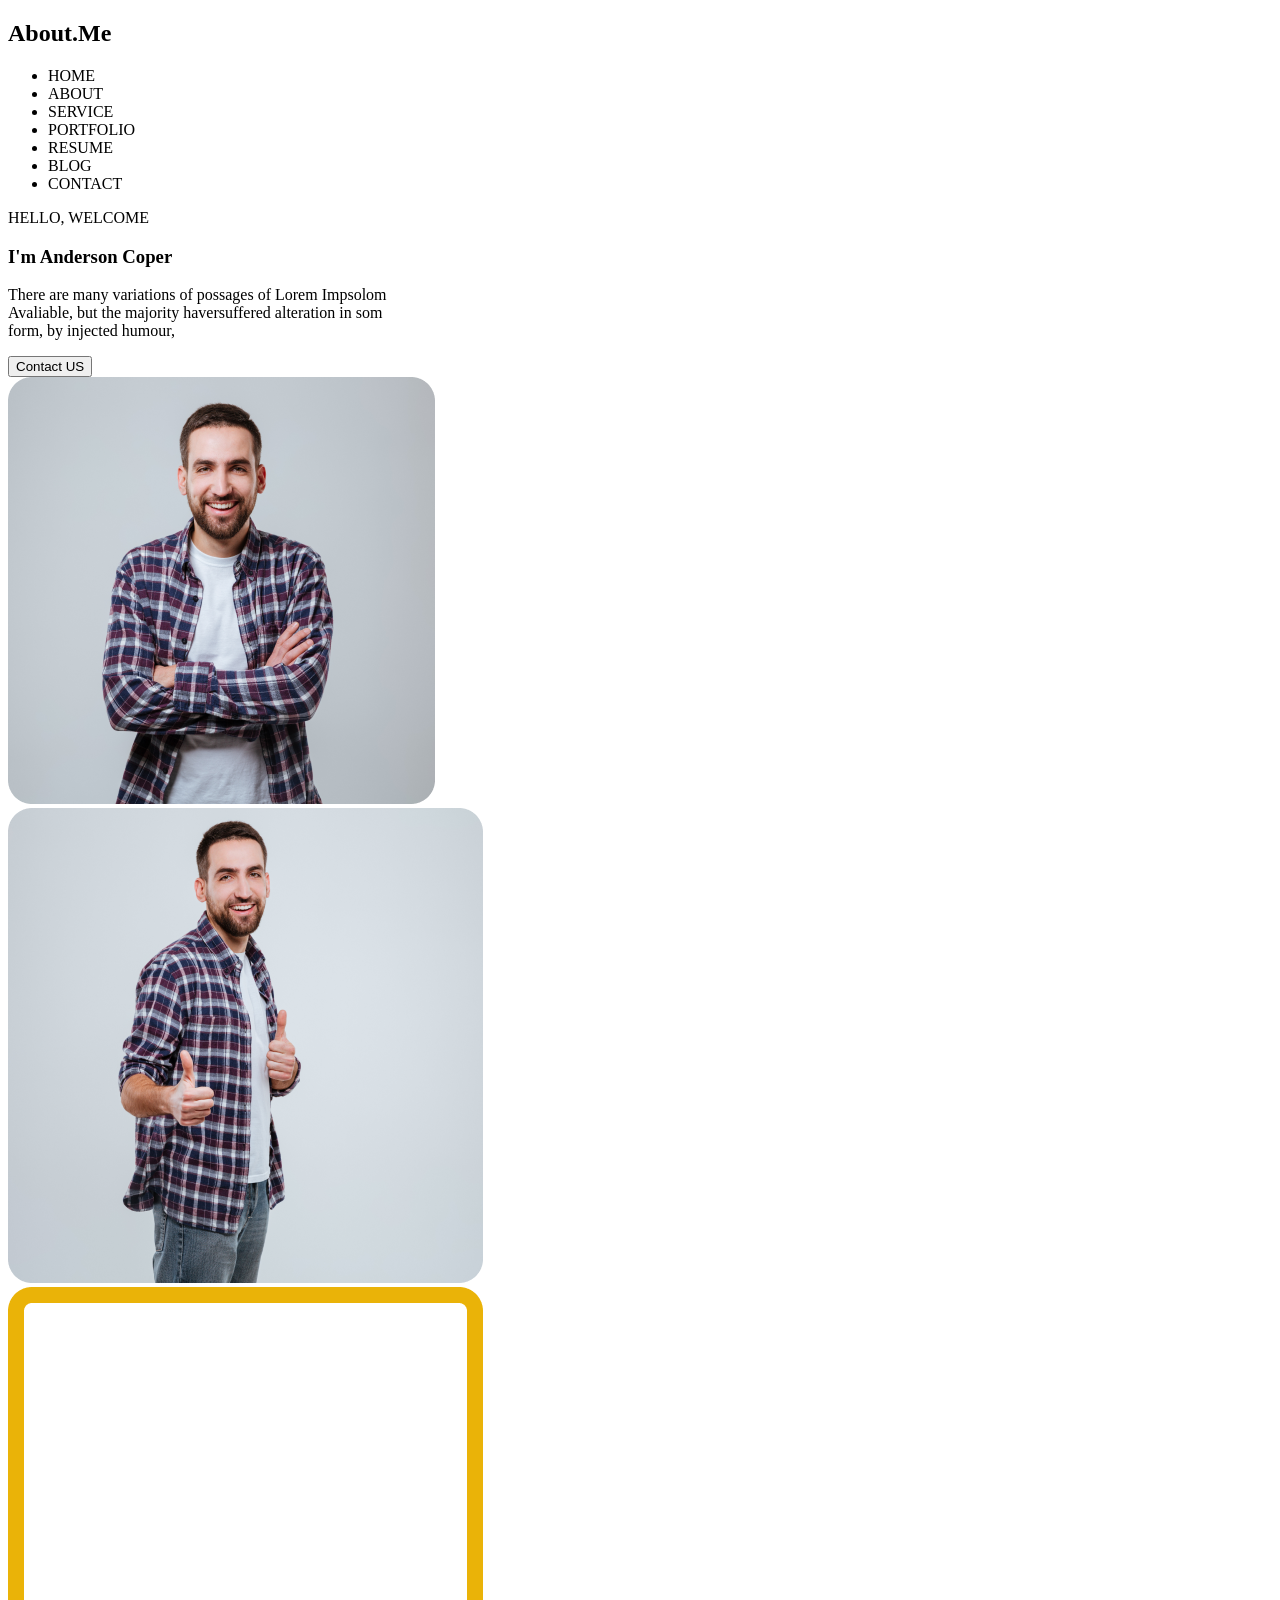
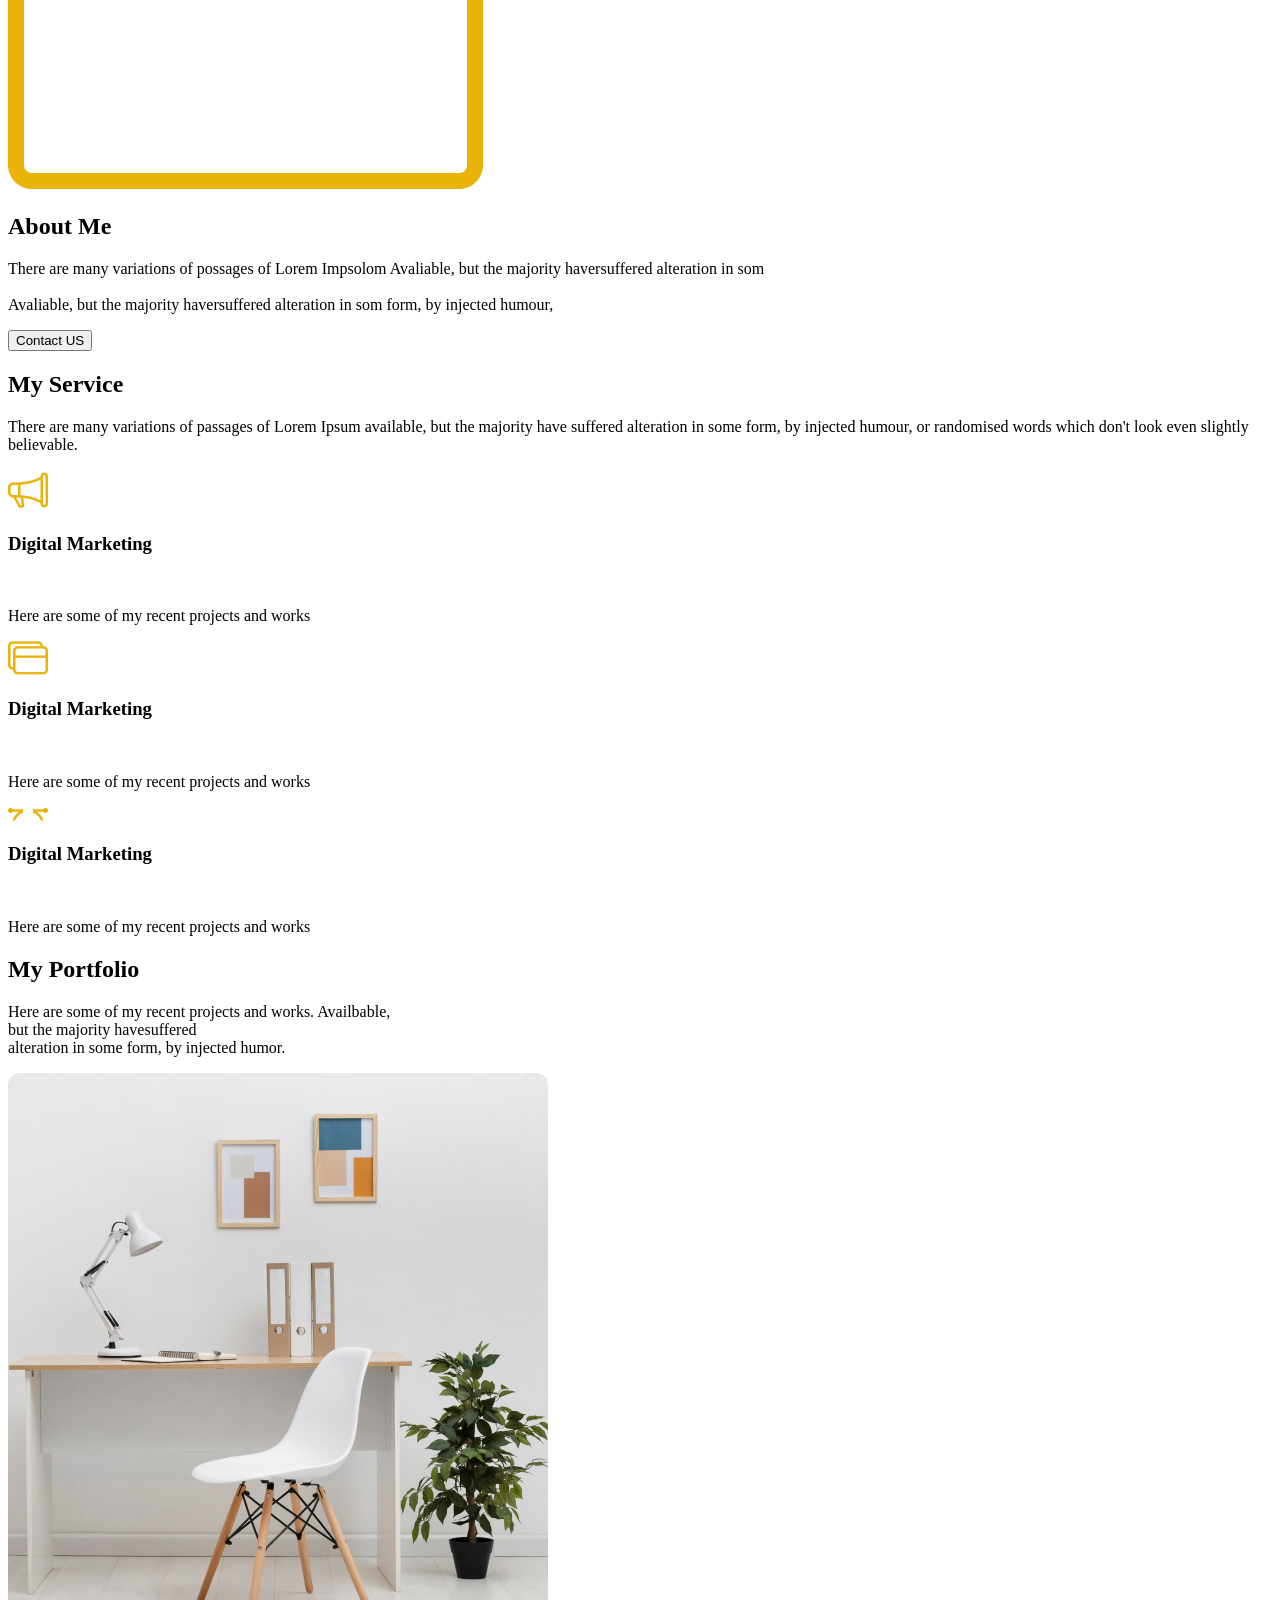
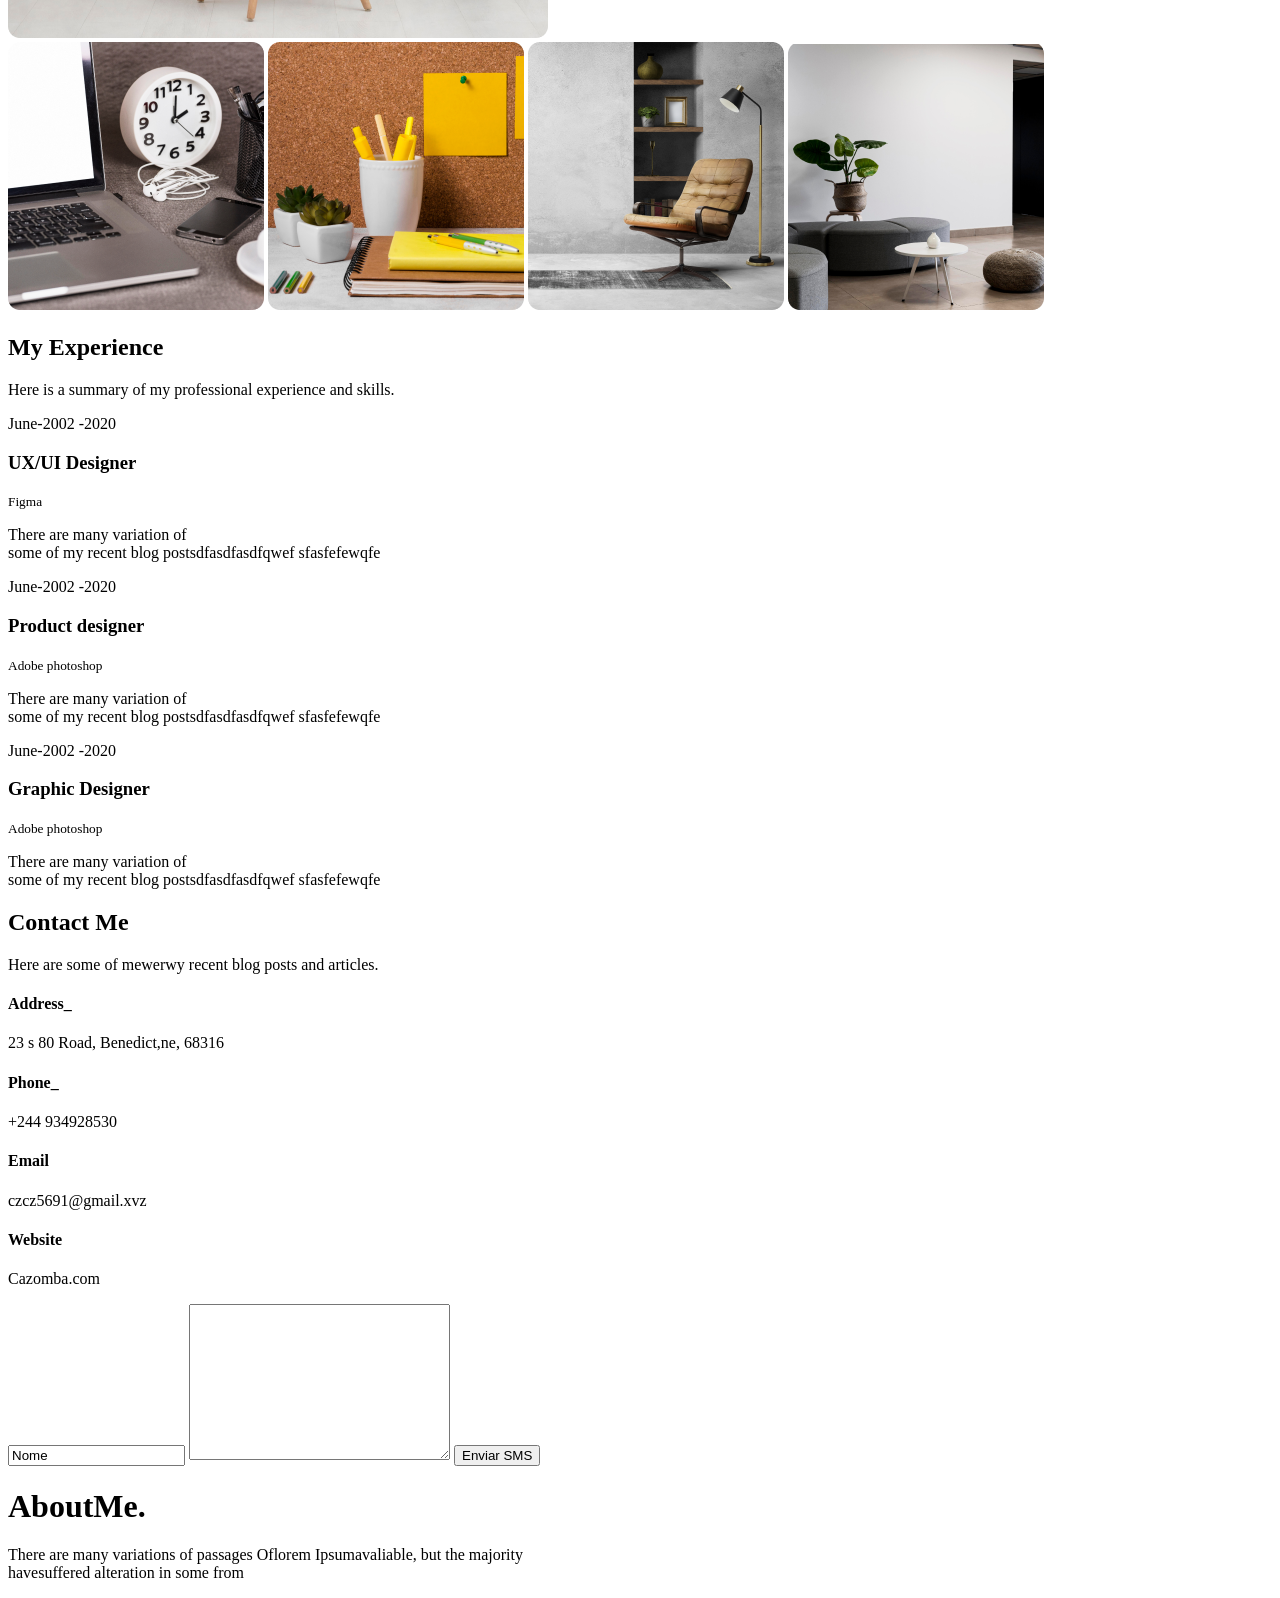
==== index.html @ ff67c403 "Trabalho finalizado" ====
<!DOCTYPE html>
<html lang="Pt-br">

<head>
    <meta charset="UTF-8">
    <meta name="viewport" content="width=device-width, initial-scale=1.0">
    <link rel="stylesheet" href="style/index.css">
    <title>AboutMe.</title>
</head>
<body>

    <header>

        <nav>
            <h1>About.Me</h1>
            <ul>
                <li>HOME</li>
                <li>ABOUT</li>
                <li>SERVICE</li>
                <li>PORTFOLIO</li>
                <li>RESUME</li>
                <li>BLOG</li>
                <li>CONTACT</li>
            </ul>
        </nav>
    </header>
    <main>
        <section class="inicio">
            <article class="Direita">
                <p id="yello">HELLO, WELCOME</p>
                <h1 id="cent">I'm Anderson Coper</h1>
                <p id="cent">There are many variations of possages of Lorem Impsolom<br>
                    Avaliable, but the majority haversuffered alteration in som<br>
                    form, by injected humour,</p>
                <input type="button" Value="Contact US">
            </article>

            <article class="esquerda">
                <img src="img/banner.png" alt="homem em pé">
            </article>
        </section>

        <section id="I">

            <div class="Div">
                <div class="homem">
                    <img src="img/abaout.png" alt="">
                </div>
                <div class="model">
                    <img src="img/back-rect.png" alt="">
                </div>

            </div>

            <div class="div2">
                <h1 id="cent">About Me</h1>
                <p id="cent">There are many variations of possages of Lorem Impsolom
                    Avaliable, but the majority haversuffered alteration in som<br><br>
                    Avaliable, but the majority haversuffered alteration in som
                    form, by injected humour,</p>
                <input type="button" Value="Contact US">
            </div>
        </section>

        <section>

        </section>
        <section class="service">
            <h1>My Service</h1>
            <p>There are many variations of passages of Lorem Ipsum available, but the majority have suffered alteration
                in some form,
                by injected humour, or randomised words which don't look even slightly believable.</p>

            <div class="box">
                <div class="boxx">

                    <img src="img/Frame.png" alt="Service 1">
                    <h3>Digital Marketing</h3><br>
                    <p>Here are some of my recent projects and works</p>

                </div>

                <div class="boxx">

                    <img src="img/Vector.png" alt="Service 2">
                    <h3>Digital Marketing</h3><br>
                    <p>Here are some of my recent projects and works</p>

                </div>

                <div class="boxx">
                    <img src="img/Vector (1).png" alt="Service 3">
                    <h3>Digital Marketing</h3><br>
                    <p>Here are some of my recent projects and works</p>
                </div>
            </div>

        </section>

        <section class="portfolioo">
            <h1>My Portfolio</h1>
            <p>Here are some of my recent projects and works. Availbable,<br>but
                the majority havesuffered<br>alteration in some
                form, by injected humor.
            </p>
            <article class="portfolio">

                <div class="lado">
                    <img src="img/portifolio1.png" alt="Project 1">
                </div>

                <div class="quatro">
                    <img src="img/portifolio2.png" alt="Project 2">
                    <img src="img/portifolio3.png" alt="Project 2">
                    <img src="img/portifolio4.png" alt="Project 2">
                    <img src="img/portifolio5.png" alt="Project 2">
                </div>
            </article>

        </section>

        <section class="experiencia">
            <h1>My Experience</h1>
            <P>Here is a summary of my professional experience and skills.</P>
            <article>
                <div>
                    <p>June-2002 -2020</p>
                    <h1>UX/UI Designer</h1>
                    <small>Figma</small>
                    <p>There are many variation of<br>some of my recent blog postsdfasdfasdfqwef
                        sfasfefewqfe
                    </p>
                </div>
                <div>
                    <p>June-2002 -2020</p>
                    <h1>Product designer</h1>
                    <small>Adobe photoshop</small>
                    <p>There are many variation of<br>some of my recent blog postsdfasdfasdfqwef
                        sfasfefewqfe
                    </p>
                </div>
                <div>
                    <p>June-2002 -2020</p>
                    <h1>Graphic Designer</h1>
                    <small>Adobe photoshop</small>
                    <p>There are many variation of<br>some of my recent blog postsdfasdfasdfqwef
                        sfasfefewqfe
                    </p>
                </div>

            </article>

        </section>

        <section>
            <div class="contact">
                <h1>Contact Me</h1>
                <p>Here are some of mewerwy recent blog posts and articles.</p>
            </div>

            <article class="contactme">
                <div class="location">
                    <h4>Address_</h4>
                    <p>23 s 80 Road, Benedict,ne, 68316</p>
                    <h4>Phone_</h4>
                    <p>+244 934928530</p>
                    <h4>Email</h4>
                    <p>czcz5691@gmail.xvz</p>
                    <h4>Website</h4>
                    <p>Cazomba.com</p>
                </div>
                <div class="colum">
                    <input type="text" name="" id="" value="Nome">
                    <textarea name="" id="" cols="30" rows="10"></textarea>
                    <button type="submit">Enviar SMS</button>
                </div>
            </article>
        </section>

    </main>

    <footer>
        <h1>AboutMe.</h1>
        <p>There are many variations of passages Oflorem Ipsumavaliable, but the majority<br>
            havesuffered alteration in some from</p>

    </footer>
</body>

</html>
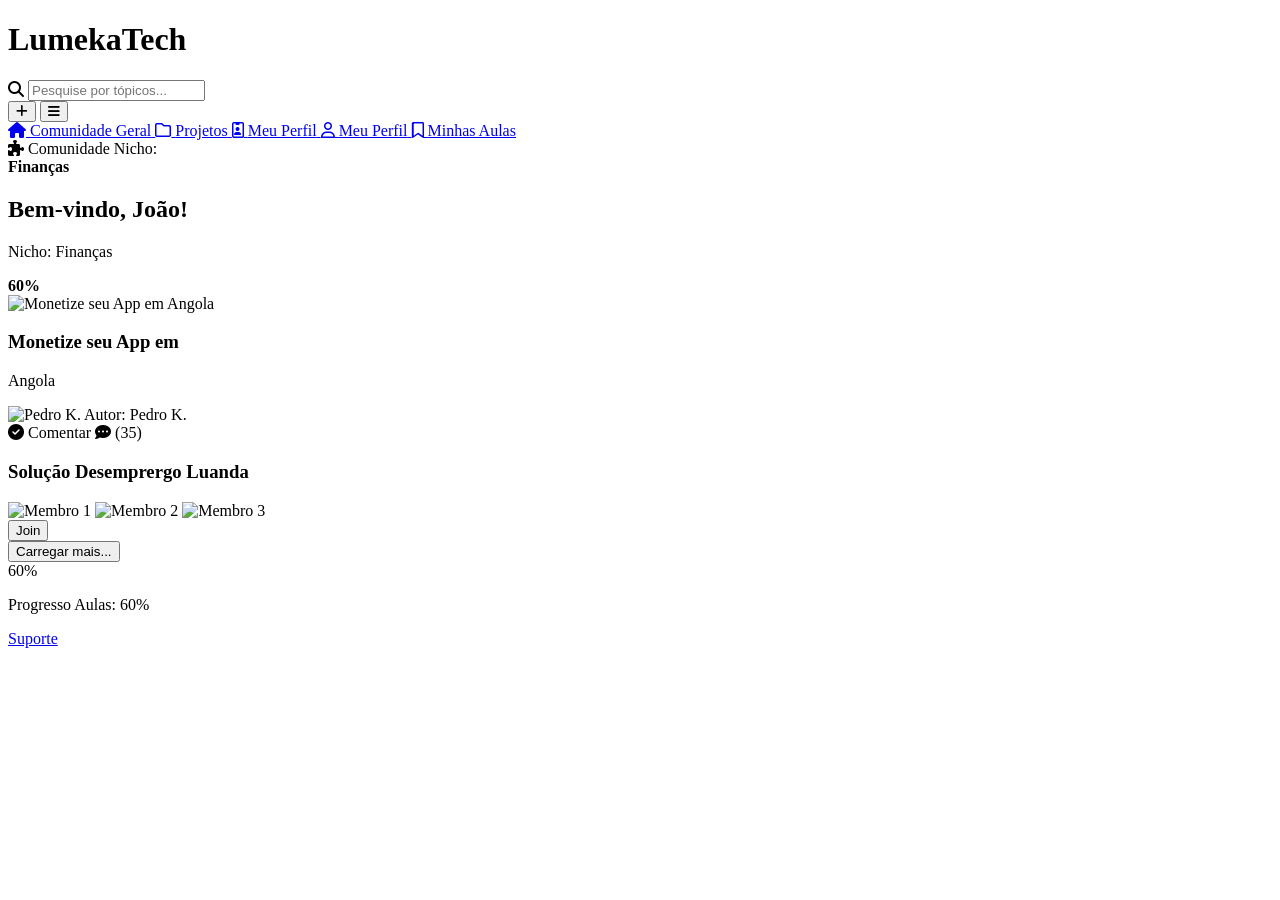
==== commit 081df8b6: "Index feito do projeto Lumekatech" ====
--- a/index.html
+++ b/index.html
@@ -1,190 +1,182 @@
 <!DOCTYPE html>
-<html lang="Pt-br">
+<html lang="pt">
+<head>
+  <meta charset="UTF-8" />
+  <meta name="viewport" content="width=device-width, initial-scale=1.0" />
+  <title>LumekaTech</title>
 
-<head>
-    <meta charset="UTF-8">
-    <meta name="viewport" content="width=device-width, initial-scale=1.0">
-    <link rel="stylesheet" href="style/index.css">
-    <title>AboutMe.</title>
+  <link rel="preconnect" href="https://fonts.googleapis.com">
+  <link rel="preconnect" href="https://fonts.gstatic.com" crossorigin>
+  <link
+    href="https://fonts.googleapis.com/css2?family=Inter:wght@400;500;600;700;800&display=swap"
+    rel="stylesheet"
+  >
+
+  <link
+    rel="stylesheet"
+    href="https://cdnjs.cloudflare.com/ajax/libs/font-awesome/6.5.2/css/all.min.css"
+    integrity="sha512-SnH5WK+bZxgPHs44uWIX+LLJAJ9/2PkPKZ5QiAj6Ta86w+fsb2TkR4j8NB7p2QzE9RWxPbz5T9jpJ1rssZCvXg=="
+    crossorigin="anonymous"
+    referrerpolicy="no-referrer"
+  />
+
+  <link rel="stylesheet" href="style.css" />
 </head>
 <body>
+  <div class="page-bg">
+    <div class="app">
+      <header class="topbar">
+        <div class="brand">
+          <div class="logo">
+            <div class="logo-inner"></div>
+          </div>
+          <h1>Lumeka<span>Tech</span></h1>
+        </div>
 
-    <header>
+        <div class="search-box">
+          <i class="fa-solid fa-magnifying-glass"></i>
+          <input type="text" placeholder="Pesquise por tópicos..." />
+        </div>
 
-        <nav>
-            <h1>About.Me</h1>
-            <ul>
-                <li>HOME</li>
-                <li>ABOUT</li>
-                <li>SERVICE</li>
-                <li>PORTFOLIO</li>
-                <li>RESUME</li>
-                <li>BLOG</li>
-                <li>CONTACT</li>
-            </ul>
-        </nav>
-    </header>
-    <main>
-        <section class="inicio">
-            <article class="Direita">
-                <p id="yello">HELLO, WELCOME</p>
-                <h1 id="cent">I'm Anderson Coper</h1>
-                <p id="cent">There are many variations of possages of Lorem Impsolom<br>
-                    Avaliable, but the majority haversuffered alteration in som<br>
-                    form, by injected humour,</p>
-                <input type="button" Value="Contact US">
+        <button class="add-btn" aria-label="Adicionar">
+          <i class="fa-solid fa-plus"></i>
+        </button>
+
+        <button class="menu-toggle" id="menuToggle" aria-label="Abrir menu">
+          <i class="fa-solid fa-bars"></i>
+        </button>
+      </header>
+
+      <div class="layout">
+        <aside class="sidebar" id="sidebar">
+          <nav class="sidebar-nav">
+            <a href="#" class="nav-item active">
+              <i class="fa-solid fa-house"></i>
+              <span>Comunidade Geral</span>
+            </a>
+
+            <a href="#" class="nav-item">
+              <i class="fa-regular fa-folder"></i>
+              <span>Projetos</span>
+            </a>
+
+            <a href="#" class="nav-item">
+              <i class="fa-regular fa-id-badge"></i>
+              <span>Meu Perfil</span>
+            </a>
+
+            <a href="#" class="nav-item">
+              <i class="fa-regular fa-user"></i>
+              <span>Meu Perfil</span>
+            </a>
+
+            <a href="#" class="nav-item">
+              <i class="fa-regular fa-bookmark"></i>
+              <span>Minhas Aulas</span>
+            </a>
+          </nav>
+
+          <div class="sidebar-community">
+            <div class="community-title">
+              <i class="fa-solid fa-puzzle-piece"></i>
+              <span>Comunidade Nicho:</span>
+            </div>
+            <strong>Finanças</strong>
+          </div>
+        </aside>
+
+        <main class="main-content">
+          <section class="hero-card card">
+            <div>
+              <h2>Bem-vindo, João!</h2>
+              <p>Nicho: Finanças</p>
+            </div>
+
+            <div class="progress-row">
+              <div class="progress-bar">
+                <span style="width: 60%;"></span>
+              </div>
+              <strong>60%</strong>
+            </div>
+          </section>
+
+          <section class="cards-grid">
+            <article class="post-card card">
+              <div class="post-image">
+                <img
+                  src="https://images.unsplash.com/photo-1563013544-824ae1b704d3?auto=format&fit=crop&w=900&q=80"
+                  alt="Monetize seu App em Angola"
+                />
+              </div>
+
+              <div class="post-body">
+                <h3>Monetize seu App em</h3>
+                <p class="subtitle">Angola</p>
+
+                <div class="post-meta">
+                  <div class="author">
+                    <img
+                      src="https://images.unsplash.com/photo-1500648767791-00dcc994a43e?auto=format&fit=crop&w=200&q=80"
+                      alt="Pedro K."
+                    />
+                    <span>Autor: Pedro K.</span>
+                  </div>
+
+                  <div class="meta-actions">
+                    <span><i class="fa-solid fa-circle-check"></i> Comentar</span>
+                    <span><i class="fa-solid fa-comment-dots"></i> (35)</span>
+                  </div>
+                </div>
+              </div>
             </article>
 
-            <article class="esquerda">
-                <img src="img/banner.png" alt="homem em pé">
-            </article>
-        </section>
+            <article class="community-card card">
+              <div>
+                <h3>Solução Desemprergo Luanda</h3>
 
-        <section id="I">
-
-            <div class="Div">
-                <div class="homem">
-                    <img src="img/abaout.png" alt="">
-                </div>
-                <div class="model">
-                    <img src="img/back-rect.png" alt="">
+                <div class="progress-bar green">
+                  <span style="width: 62%;"></span>
                 </div>
 
-            </div>
+                <div class="members">
+                  <img
+                    src="https://images.unsplash.com/photo-1494790108377-be9c29b29330?auto=format&fit=crop&w=200&q=80"
+                    alt="Membro 1"
+                  />
+                  <img
+                    src="https://images.unsplash.com/photo-1506794778202-cad84cf45f1d?auto=format&fit=crop&w=200&q=80"
+                    alt="Membro 2"
+                  />
+                  <img
+                    src="https://images.unsplash.com/photo-1517841905240-472988babdf9?auto=format&fit=crop&w=200&q=80"
+                    alt="Membro 3"
+                  />
+                </div>
+              </div>
 
-            <div class="div2">
-                <h1 id="cent">About Me</h1>
-                <p id="cent">There are many variations of possages of Lorem Impsolom
-                    Avaliable, but the majority haversuffered alteration in som<br><br>
-                    Avaliable, but the majority haversuffered alteration in som
-                    form, by injected humour,</p>
-                <input type="button" Value="Contact US">
-            </div>
-        </section>
+              <button class="join-btn">Join</button>
+            </article>
+          </section>
 
-        <section>
+          <div class="load-more">
+            <button id="loadMoreBtn">Carregar mais...</button>
+          </div>
+        </main>
+      </div>
 
-        </section>
-        <section class="service">
-            <h1>My Service</h1>
-            <p>There are many variations of passages of Lorem Ipsum available, but the majority have suffered alteration
-                in some form,
-                by injected humour, or randomised words which don't look even slightly believable.</p>
+      <footer class="footer">
+        <div class="footer-progress">
+          <div class="mini-chart">
+            <span>60%</span>
+          </div>
+          <p>Progresso Aulas: 60%</p>
+        </div>
 
-            <div class="box">
-                <div class="boxx">
+        <a href="#" class="support-link">Suporte</a>
+      </footer>
+    </div>
+  </div>
 
-                    <img src="img/Frame.png" alt="Service 1">
-                    <h3>Digital Marketing</h3><br>
-                    <p>Here are some of my recent projects and works</p>
-
-                </div>
-
-                <div class="boxx">
-
-                    <img src="img/Vector.png" alt="Service 2">
-                    <h3>Digital Marketing</h3><br>
-                    <p>Here are some of my recent projects and works</p>
-
-                </div>
-
-                <div class="boxx">
-                    <img src="img/Vector (1).png" alt="Service 3">
-                    <h3>Digital Marketing</h3><br>
-                    <p>Here are some of my recent projects and works</p>
-                </div>
-            </div>
-
-        </section>
-
-        <section class="portfolioo">
-            <h1>My Portfolio</h1>
-            <p>Here are some of my recent projects and works. Availbable,<br>but
-                the majority havesuffered<br>alteration in some
-                form, by injected humor.
-            </p>
-            <article class="portfolio">
-
-                <div class="lado">
-                    <img src="img/portifolio1.png" alt="Project 1">
-                </div>
-
-                <div class="quatro">
-                    <img src="img/portifolio2.png" alt="Project 2">
-                    <img src="img/portifolio3.png" alt="Project 2">
-                    <img src="img/portifolio4.png" alt="Project 2">
-                    <img src="img/portifolio5.png" alt="Project 2">
-                </div>
-            </article>
-
-        </section>
-
-        <section class="experiencia">
-            <h1>My Experience</h1>
-            <P>Here is a summary of my professional experience and skills.</P>
-            <article>
-                <div>
-                    <p>June-2002 -2020</p>
-                    <h1>UX/UI Designer</h1>
-                    <small>Figma</small>
-                    <p>There are many variation of<br>some of my recent blog postsdfasdfasdfqwef
-                        sfasfefewqfe
-                    </p>
-                </div>
-                <div>
-                    <p>June-2002 -2020</p>
-                    <h1>Product designer</h1>
-                    <small>Adobe photoshop</small>
-                    <p>There are many variation of<br>some of my recent blog postsdfasdfasdfqwef
-                        sfasfefewqfe
-                    </p>
-                </div>
-                <div>
-                    <p>June-2002 -2020</p>
-                    <h1>Graphic Designer</h1>
-                    <small>Adobe photoshop</small>
-                    <p>There are many variation of<br>some of my recent blog postsdfasdfasdfqwef
-                        sfasfefewqfe
-                    </p>
-                </div>
-
-            </article>
-
-        </section>
-
-        <section>
-            <div class="contact">
-                <h1>Contact Me</h1>
-                <p>Here are some of mewerwy recent blog posts and articles.</p>
-            </div>
-
-            <article class="contactme">
-                <div class="location">
-                    <h4>Address_</h4>
-                    <p>23 s 80 Road, Benedict,ne, 68316</p>
-                    <h4>Phone_</h4>
-                    <p>+244 934928530</p>
-                    <h4>Email</h4>
-                    <p>czcz5691@gmail.xvz</p>
-                    <h4>Website</h4>
-                    <p>Cazomba.com</p>
-                </div>
-                <div class="colum">
-                    <input type="text" name="" id="" value="Nome">
-                    <textarea name="" id="" cols="30" rows="10"></textarea>
-                    <button type="submit">Enviar SMS</button>
-                </div>
-            </article>
-        </section>
-
-    </main>
-
-    <footer>
-        <h1>AboutMe.</h1>
-        <p>There are many variations of passages Oflorem Ipsumavaliable, but the majority<br>
-            havesuffered alteration in some from</p>
-
-    </footer>
+  <script src="script.js"></script>
 </body>
-
 </html>
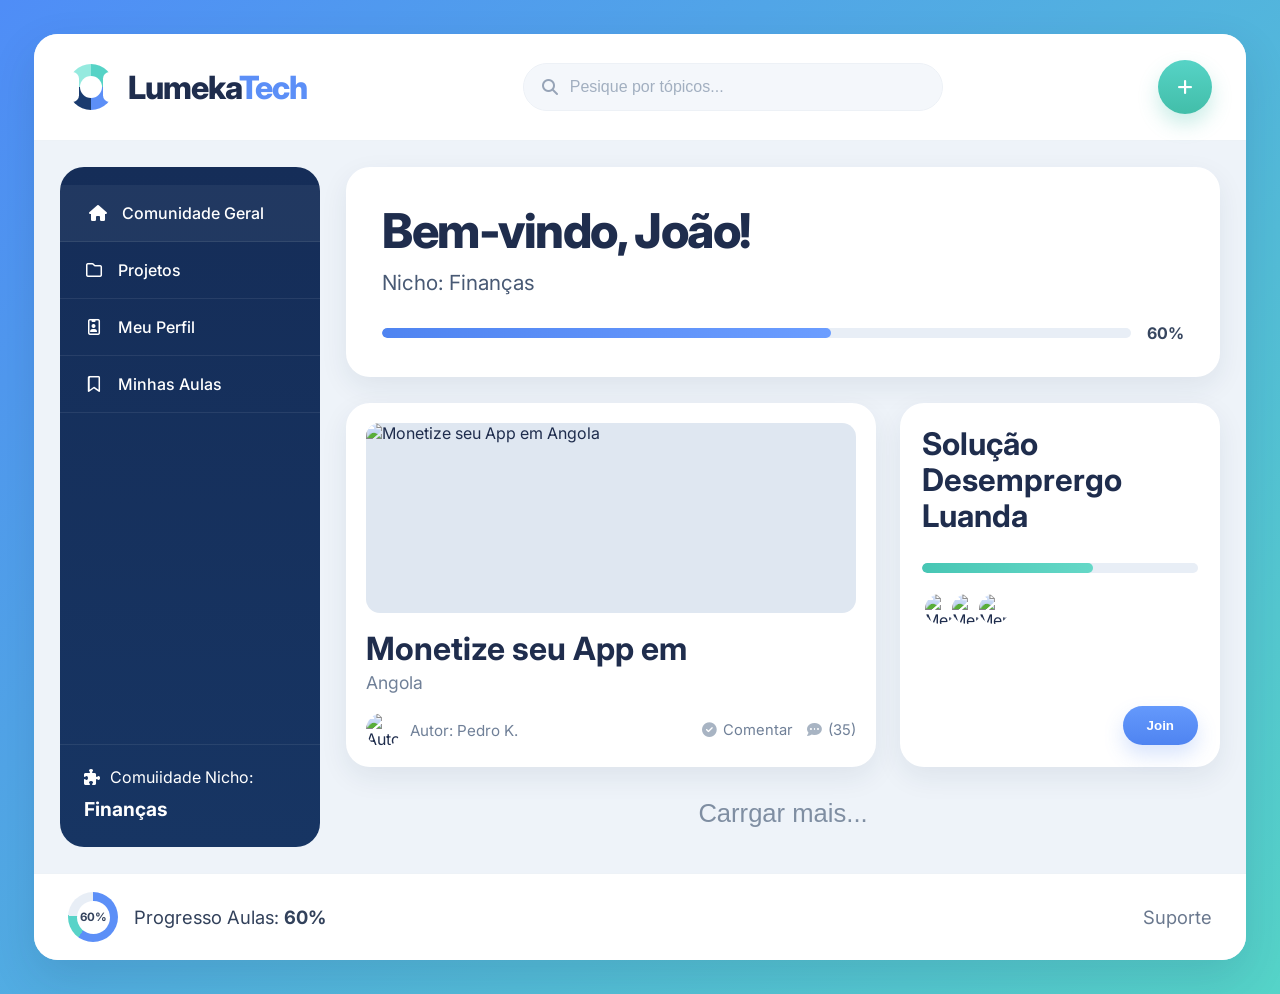
==== commit 1654c00a: "Criação da página perfil feita" ====
--- a/index.html
+++ b/index.html
@@ -1,182 +1,192 @@
-<!DOCTYPE html>
+<!doctype html>
 <html lang="pt">
-<head>
-  <meta charset="UTF-8" />
-  <meta name="viewport" content="width=device-width, initial-scale=1.0" />
-  <title>LumekaTech</title>
+  <head>
+    <meta charset="UTF-8" />
+    <meta name="viewport" content="width=device-width, initial-scale=1.0" />
+    <title>LumekaTech Dashboard</title>
 
-  <link rel="preconnect" href="https://fonts.googleapis.com">
-  <link rel="preconnect" href="https://fonts.gstatic.com" crossorigin>
-  <link
+    <link rel="preconnect" href="https://fonts.googleapis.com" />
+    <link rel="preconnect" href="https://fonts.gstatic.com" crossorigin />
+    <link
     href="https://fonts.googleapis.com/css2?family=Inter:wght@400;500;600;700;800&display=swap"
     rel="stylesheet"
-  >
+    />
 
-  <link
-    rel="stylesheet"
-    href="https://cdnjs.cloudflare.com/ajax/libs/font-awesome/6.5.2/css/all.min.css"
-    integrity="sha512-SnH5WK+bZxgPHs44uWIX+LLJAJ9/2PkPKZ5QiAj6Ta86w+fsb2TkR4j8NB7p2QzE9RWxPbz5T9jpJ1rssZCvXg=="
-    crossorigin="anonymous"
-    referrerpolicy="no-referrer"
-  />
+    <link
+      rel="stylesheet"
+      href="https://cdnjs.cloudflare.com/ajax/libs/font-awesome/6.5.2/css/all.min.css"
+      crossorigin="anonymous"
+      referrerpolicy="no-referrer"
+    />
 
-  <link rel="stylesheet" href="style.css" />
-</head>
-<body>
-  <div class="page-bg">
-    <div class="app">
-      <header class="topbar">
-        <div class="brand">
-          <div class="logo">
-            <div class="logo-inner"></div>
+    <link rel="stylesheet" href="style/index.css" />
+  </head>
+  <body>
+    <div class="page-bg">
+      <div class="app-shell">
+        <header class="topbar">
+          <div class="topbar-left">
+            <button class="menu-toggle" id="menuToggle" aria-label="Abrir menu">
+              <i class="fa-solid fa-bars"></i>
+            </button>
+
+            <div class="brand">
+              <div class="brand-logo">
+                <span class="logo-inner"></span>
+              </div>
+              <h1>Lumeka<span>Tech</span></h1>
+            </div>
           </div>
-          <h1>Lumeka<span>Tech</span></h1>
+
+          <div class="search-box">
+            <i class="fa-solid fa-magnifying-glass"></i>
+            <input type="text" placeholder="Pesique por tópicos..." />
+          </div>
+
+          <button class="add-btn" aria-label="Adicionar">
+            <i class="fa-solid fa-plus"></i>
+          </button>
+        </header>
+
+        <div class="dashboard-layout">
+          <aside class="sidebar" id="sidebar">
+            <div class="sidebar-inner">
+              <nav class="sidebar-nav">
+                <a href="comunidade.html" class="nav-item active">
+                  <i class="fa-solid fa-house"></i>
+                  <span>Comunidade Geral</span>
+                </a>
+
+                <a href="projetos.html" class="nav-item">
+                  <i class="fa-regular fa-folder"></i>
+                  <span>Projetos</span>
+                </a>
+
+                <a href="perfil.html" class="nav-item">
+                  <i class="fa-regular fa-id-badge"></i>
+                  <span>Meu Perfil</span>
+                </a>
+
+                <a href="aulas.html" class="nav-item">
+                  <i class="fa-regular fa-bookmark"></i>
+                  <span>Minhas Aulas</span>
+                </a>
+              </nav>
+
+              <div class="sidebar-footer-card">
+                <div class="sidebar-footer-title">
+                  <i class="fa-solid fa-puzzle-piece"></i>
+                  <span>Comuiidade Nicho:</span>
+                </div>
+                <strong>Finanças</strong>
+              </div>
+            </div>
+          </aside>
+
+          <main class="main-content">
+            <section class="welcome-card card fade-in">
+              <div class="welcome-info">
+                <h2 id="welcomeName">Bem-vindo, João!</h2>
+                <p id="welcomeNiche">Nicho: Finanças</p>
+              </div>
+
+              <div class="progress-row">
+                <div class="progress-bar">
+                  <span id="mainProgressBar"></span>
+                </div>
+                <strong id="mainProgressValue">60%</strong>
+              </div>
+            </section>
+
+            <section class="content-grid">
+              <article class="post-card card fade-in delay-1">
+                <div class="post-image">
+                  <img
+                    src="https://images.unsplash.com/photo-1563013544-824ae1b704d3?auto=format&fit=crop&w=1200&q=80"
+                    alt="Monetize seu App em Angola"
+                  />
+                </div>
+
+                <div class="post-content">
+                  <h3 id="postTitle">Monetize seu App em</h3>
+                  <p class="post-location" id="postLocation">Angola</p>
+
+                  <div class="post-meta">
+                    <div class="post-author">
+                      <img
+                        src="https://images.unsplash.com/photo-1500648767791-00dcc994a43e?auto=format&fit=crop&w=240&q=80"
+                        alt="Autor"
+                      />
+                      <span id="postAuthor">Autor: Pedro K.</span>
+                    </div>
+
+                    <div class="post-actions">
+                      <span>
+                        <i class="fa-solid fa-circle-check"></i>
+                        Comentar
+                      </span>
+                      <span>
+                        <i class="fa-solid fa-comment-dots"></i>
+                        <span id="commentCount">(35)</span>
+                      </span>
+                    </div>
+                  </div>
+                </div>
+              </article>
+
+              <article class="community-card card fade-in delay-2">
+                <div class="community-card-top">
+                  <h3 id="projectTitle">Solução Desemprergo Luanda</h3>
+
+                  <div class="progress-bar green">
+                    <span id="projectProgressBar"></span>
+                  </div>
+
+                  <div class="community-members">
+                    <img
+                      src="https://images.unsplash.com/photo-1494790108377-be9c29b29330?auto=format&fit=crop&w=300&q=80"
+                      alt="Membro 1"
+                    />
+                    <img
+                      src="https://images.unsplash.com/photo-1506794778202-cad84cf45f1d?auto=format&fit=crop&w=300&q=80"
+                      alt="Membro 2"
+                    />
+                    <img
+                      src="https://images.unsplash.com/photo-1517841905240-472988babdf9?auto=format&fit=crop&w=300&q=80"
+                      alt="Membro 3"
+                    />
+                  </div>
+                </div>
+
+                <button class="join-btn" id="joinBtn">Join</button>
+              </article>
+            </section>
+
+            <section class="load-more-section fade-in delay-3">
+              <button id="loadMoreBtn" class="load-more-btn">
+                Carrgar mais...
+              </button>
+            </section>
+          </main>
         </div>
 
-        <div class="search-box">
-          <i class="fa-solid fa-magnifying-glass"></i>
-          <input type="text" placeholder="Pesquise por tópicos..." />
-        </div>
+        <footer class="app-footer">
+          <div class="footer-progress">
+            <div class="mini-progress-circle">
+              <span id="footerProgressText">60%</span>
+            </div>
+            <p>
+              Progresso Aulas: <strong id="footerProgressStrong">60%</strong>
+            </p>
+          </div>
 
-        <button class="add-btn" aria-label="Adicionar">
-          <i class="fa-solid fa-plus"></i>
-        </button>
+          <a href="#" class="support-link">Suporte</a>
+        </footer>
+      </div>
+    </div>
 
-        <button class="menu-toggle" id="menuToggle" aria-label="Abrir menu">
-          <i class="fa-solid fa-bars"></i>
-        </button>
-      </header>
+    <div class="sidebar-overlay" id="sidebarOverlay"></div>
 
-      <div class="layout">
-        <aside class="sidebar" id="sidebar">
-          <nav class="sidebar-nav">
-            <a href="#" class="nav-item active">
-              <i class="fa-solid fa-house"></i>
-              <span>Comunidade Geral</span>
-            </a>
-
-            <a href="#" class="nav-item">
-              <i class="fa-regular fa-folder"></i>
-              <span>Projetos</span>
-            </a>
-
-            <a href="#" class="nav-item">
-              <i class="fa-regular fa-id-badge"></i>
-              <span>Meu Perfil</span>
-            </a>
-
-            <a href="#" class="nav-item">
-              <i class="fa-regular fa-user"></i>
-              <span>Meu Perfil</span>
-            </a>
-
-            <a href="#" class="nav-item">
-              <i class="fa-regular fa-bookmark"></i>
-              <span>Minhas Aulas</span>
-            </a>
-          </nav>
-
-          <div class="sidebar-community">
-            <div class="community-title">
-              <i class="fa-solid fa-puzzle-piece"></i>
-              <span>Comunidade Nicho:</span>
-            </div>
-            <strong>Finanças</strong>
-          </div>
-        </aside>
-
-        <main class="main-content">
-          <section class="hero-card card">
-            <div>
-              <h2>Bem-vindo, João!</h2>
-              <p>Nicho: Finanças</p>
-            </div>
-
-            <div class="progress-row">
-              <div class="progress-bar">
-                <span style="width: 60%;"></span>
-              </div>
-              <strong>60%</strong>
-            </div>
-          </section>
-
-          <section class="cards-grid">
-            <article class="post-card card">
-              <div class="post-image">
-                <img
-                  src="https://images.unsplash.com/photo-1563013544-824ae1b704d3?auto=format&fit=crop&w=900&q=80"
-                  alt="Monetize seu App em Angola"
-                />
-              </div>
-
-              <div class="post-body">
-                <h3>Monetize seu App em</h3>
-                <p class="subtitle">Angola</p>
-
-                <div class="post-meta">
-                  <div class="author">
-                    <img
-                      src="https://images.unsplash.com/photo-1500648767791-00dcc994a43e?auto=format&fit=crop&w=200&q=80"
-                      alt="Pedro K."
-                    />
-                    <span>Autor: Pedro K.</span>
-                  </div>
-
-                  <div class="meta-actions">
-                    <span><i class="fa-solid fa-circle-check"></i> Comentar</span>
-                    <span><i class="fa-solid fa-comment-dots"></i> (35)</span>
-                  </div>
-                </div>
-              </div>
-            </article>
-
-            <article class="community-card card">
-              <div>
-                <h3>Solução Desemprergo Luanda</h3>
-
-                <div class="progress-bar green">
-                  <span style="width: 62%;"></span>
-                </div>
-
-                <div class="members">
-                  <img
-                    src="https://images.unsplash.com/photo-1494790108377-be9c29b29330?auto=format&fit=crop&w=200&q=80"
-                    alt="Membro 1"
-                  />
-                  <img
-                    src="https://images.unsplash.com/photo-1506794778202-cad84cf45f1d?auto=format&fit=crop&w=200&q=80"
-                    alt="Membro 2"
-                  />
-                  <img
-                    src="https://images.unsplash.com/photo-1517841905240-472988babdf9?auto=format&fit=crop&w=200&q=80"
-                    alt="Membro 3"
-                  />
-                </div>
-              </div>
-
-              <button class="join-btn">Join</button>
-            </article>
-          </section>
-
-          <div class="load-more">
-            <button id="loadMoreBtn">Carregar mais...</button>
-          </div>
-        </main>
-      </div>
-
-      <footer class="footer">
-        <div class="footer-progress">
-          <div class="mini-chart">
-            <span>60%</span>
-          </div>
-          <p>Progresso Aulas: 60%</p>
-        </div>
-
-        <a href="#" class="support-link">Suporte</a>
-      </footer>
-    </div>
-  </div>
-
-  <script src="script.js"></script>
-</body>
-</html>+    <script src="js/index.js"></script>
+  </body>
+</html>
--- a/style/index.css
+++ b/style/index.css
@@ -0,0 +1,696 @@
+* {
+  margin: 0;
+  padding: 0;
+  box-sizing: border-box;
+}
+
+:root {
+  --bg-soft: #eef3f9;
+  --card-bg: #ffffff;
+  --text-main: #1f2d4d;
+  --text-soft: #708098;
+  --nav-blue: #152d58;
+  --nav-blue-2: #173563;
+  --blue: #5c8ff7;
+  --blue-2: #4f84f1;
+  --green: #48c7b4;
+  --line: #dfe7f1;
+  --shadow-main: 0 18px 45px rgba(27, 47, 88, 0.14);
+  --shadow-card: 0 10px 28px rgba(24, 45, 82, 0.08);
+  --radius-xl: 24px;
+  --radius-lg: 18px;
+  --radius-md: 14px;
+}
+
+body {
+  font-family: "Inter", sans-serif;
+  min-height: 100vh;
+  background: linear-gradient(135deg, #4f8df7 0%, #55d4c8 100%);
+  color: var(--text-main);
+}
+
+.page-bg {
+  padding: 34px;
+}
+
+.app-shell {
+  max-width: 1280px;
+  min-height: calc(100vh - 68px);
+  margin: 0 auto;
+  background: var(--bg-soft);
+  border-radius: 24px;
+  overflow: hidden;
+  box-shadow: var(--shadow-main);
+  display: flex;
+  flex-direction: column;
+}
+
+/* TOPBAR */
+.topbar {
+  background: #fff;
+  padding: 26px 34px;
+  display: grid;
+  grid-template-columns: auto 1fr auto;
+  align-items: center;
+  gap: 24px;
+  border-bottom: 1px solid #edf2f7;
+}
+
+.topbar-left {
+  display: flex;
+  align-items: center;
+  gap: 16px;
+}
+
+.menu-toggle {
+  display: none;
+  width: 48px;
+  height: 48px;
+  border: none;
+  border-radius: 50%;
+  background: #f2f6fb;
+  color: var(--text-main);
+  cursor: pointer;
+  font-size: 1rem;
+}
+
+.brand {
+  display: flex;
+  align-items: center;
+  gap: 14px;
+}
+
+.brand-logo {
+  width: 46px;
+  height: 46px;
+  border-radius: 50%;
+  background: conic-gradient(
+    #56d3c6 0deg 90deg,
+    #5c8ff7 90deg 180deg,
+    #1a3b6f 180deg 270deg,
+    #95eadf 270deg 360deg
+  );
+  display: flex;
+  align-items: center;
+  justify-content: center;
+  position: relative;
+}
+
+.brand-logo::before,
+.brand-logo::after {
+  content: "";
+  position: absolute;
+  width: 13px;
+  height: 30px;
+  background: #fff;
+  border-radius: 999px;
+}
+
+.brand-logo::before {
+  left: -2px;
+}
+
+.brand-logo::after {
+  right: -2px;
+}
+
+.logo-inner {
+  width: 22px;
+  height: 22px;
+  background: #fff;
+  border-radius: 50%;
+}
+
+.brand h1 {
+  font-size: 2rem;
+  font-weight: 800;
+  letter-spacing: -0.03em;
+}
+
+.brand h1 span {
+  color: var(--blue);
+}
+
+.search-box {
+  max-width: 420px;
+  width: 100%;
+  justify-self: center;
+  display: flex;
+  align-items: center;
+  gap: 12px;
+  background: #f4f7fb;
+  border: 1px solid #edf1f6;
+  border-radius: 999px;
+  padding: 14px 18px;
+}
+
+.search-box i {
+  color: #97a4b7;
+}
+
+.search-box input {
+  width: 100%;
+  border: none;
+  outline: none;
+  background: transparent;
+  color: var(--text-main);
+  font-size: 1rem;
+}
+
+.search-box input::placeholder {
+  color: #a2afc0;
+}
+
+.add-btn {
+  width: 54px;
+  height: 54px;
+  border: none;
+  border-radius: 50%;
+  background: linear-gradient(180deg, #56d3c6, #42bea9);
+  color: #fff;
+  font-size: 1.1rem;
+  cursor: pointer;
+  box-shadow: 0 10px 20px rgba(66, 190, 169, 0.28);
+  transition: transform 0.25s ease, box-shadow 0.25s ease;
+}
+
+.add-btn:hover {
+  transform: translateY(-2px);
+  box-shadow: 0 14px 24px rgba(66, 190, 169, 0.32);
+}
+
+/* LAYOUT */
+.dashboard-layout {
+  display: grid;
+  grid-template-columns: 260px 1fr;
+  gap: 26px;
+  padding: 26px;
+  flex: 1;
+}
+
+/* SIDEBAR */
+.sidebar {
+  position: sticky;
+  top: 20px;
+  align-self: start;
+}
+
+.sidebar-inner {
+  min-height: 680px;
+  background: linear-gradient(180deg, var(--nav-blue) 0%, var(--nav-blue-2) 100%);
+  border-radius: var(--radius-xl);
+  overflow: hidden;
+  display: flex;
+  flex-direction: column;
+  justify-content: space-between;
+}
+
+.sidebar-nav {
+  display: flex;
+  flex-direction: column;
+  padding-top: 18px;
+}
+
+.nav-item {
+  display: flex;
+  align-items: center;
+  gap: 14px;
+  padding: 18px 24px;
+  color: #fff;
+  text-decoration: none;
+  border-bottom: 1px solid rgba(255, 255, 255, 0.08);
+  font-weight: 500;
+  transition: background 0.25s ease, padding-left 0.25s ease;
+}
+
+.nav-item:hover,
+.nav-item.active {
+  background: rgba(255, 255, 255, 0.05);
+  padding-left: 28px;
+}
+
+.nav-item i {
+  width: 20px;
+  text-align: center;
+}
+
+.sidebar-footer-card {
+  padding: 22px 24px 26px;
+  border-top: 1px solid rgba(255, 255, 255, 0.08);
+  color: #fff;
+}
+
+.sidebar-footer-title {
+  display: flex;
+  align-items: center;
+  gap: 10px;
+  margin-bottom: 10px;
+}
+
+.sidebar-footer-card strong {
+  font-size: 1.2rem;
+}
+
+/* MAIN */
+.main-content {
+  display: flex;
+  flex-direction: column;
+  gap: 26px;
+}
+
+.card {
+  background: var(--card-bg);
+  border-radius: var(--radius-xl);
+  box-shadow: var(--shadow-card);
+}
+
+.welcome-card {
+  padding: 34px 36px;
+}
+
+.welcome-card h2 {
+  font-size: clamp(2rem, 4vw, 3rem);
+  font-weight: 800;
+  letter-spacing: -0.03em;
+  margin-bottom: 10px;
+}
+
+.welcome-card p {
+  font-size: 1.3rem;
+  color: #485974;
+  margin-bottom: 28px;
+}
+
+.progress-row {
+  display: flex;
+  align-items: center;
+  gap: 16px;
+}
+
+.progress-row strong {
+  color: #37465f;
+  font-size: 1rem;
+}
+
+.progress-bar {
+  width: 100%;
+  height: 10px;
+  background: #e8eef6;
+  border-radius: 999px;
+  overflow: hidden;
+}
+
+.progress-bar span {
+  display: block;
+  width: 0;
+  height: 100%;
+  border-radius: inherit;
+  background: linear-gradient(90deg, #4f84f1, #6b9dff);
+  transition: width 0.9s ease;
+}
+
+.progress-bar.green span {
+  background: linear-gradient(90deg, #47c6b4, #65d8c7);
+}
+
+.content-grid {
+  display: grid;
+  grid-template-columns: minmax(0, 1fr) 320px;
+  gap: 24px;
+}
+
+/* POST CARD */
+.post-card {
+  padding: 20px;
+}
+
+.post-image {
+  width: 100%;
+  height: 190px;
+  border-radius: 14px;
+  overflow: hidden;
+  background: #dfe7f1;
+  margin-bottom: 18px;
+}
+
+.post-image img {
+  width: 100%;
+  height: 100%;
+  object-fit: cover;
+  display: block;
+}
+
+.post-content h3 {
+  font-size: 2rem;
+  line-height: 1.1;
+  margin-bottom: 6px;
+}
+
+.post-location {
+  color: var(--text-soft);
+  font-size: 1.1rem;
+  margin-bottom: 20px;
+}
+
+.post-meta {
+  display: flex;
+  align-items: center;
+  justify-content: space-between;
+  gap: 18px;
+  flex-wrap: wrap;
+}
+
+.post-author {
+  display: flex;
+  align-items: center;
+  gap: 10px;
+}
+
+.post-author img {
+  width: 34px;
+  height: 34px;
+  border-radius: 50%;
+  object-fit: cover;
+}
+
+.post-author span {
+  color: var(--text-soft);
+  font-size: 0.95rem;
+}
+
+.post-actions {
+  display: flex;
+  align-items: center;
+  gap: 14px;
+  flex-wrap: wrap;
+}
+
+.post-actions span {
+  display: flex;
+  align-items: center;
+  gap: 6px;
+  color: var(--text-soft);
+  font-size: 0.92rem;
+}
+
+.post-actions i {
+  color: #a8b4c3;
+}
+
+/* COMMUNITY CARD */
+.community-card {
+  padding: 24px 22px 22px;
+  display: flex;
+  flex-direction: column;
+  justify-content: space-between;
+}
+
+.community-card h3 {
+  font-size: 1.95rem;
+  line-height: 1.15;
+  margin-bottom: 28px;
+  max-width: 230px;
+}
+
+.community-members {
+  display: flex;
+  align-items: center;
+  margin-top: 18px;
+}
+
+.community-members img {
+  width: 36px;
+  height: 36px;
+  border: 3px solid #fff;
+  border-radius: 50%;
+  object-fit: cover;
+  margin-left: -9px;
+}
+
+.community-members img:first-child {
+  margin-left: 0;
+}
+
+.join-btn {
+  align-self: flex-end;
+  margin-top: 24px;
+  border: none;
+  border-radius: 999px;
+  padding: 12px 24px;
+  font-weight: 700;
+  color: #fff;
+  background: linear-gradient(180deg, #6499fc, #4f84f1);
+  box-shadow: 0 10px 20px rgba(79, 132, 241, 0.22);
+  cursor: pointer;
+  transition: transform 0.25s ease, box-shadow 0.25s ease;
+}
+
+.join-btn:hover {
+  transform: translateY(-2px);
+  box-shadow: 0 14px 24px rgba(79, 132, 241, 0.28);
+}
+
+/* LOAD MORE */
+.load-more-section {
+  text-align: center;
+  padding: 6px 0 12px;
+}
+
+.load-more-btn {
+  border: none;
+  background: transparent;
+  color: #7f8ea2;
+  font-size: 1.6rem;
+  cursor: pointer;
+}
+
+/* FOOTER */
+.app-footer {
+  background: #fff;
+  border-top: 1px solid #edf2f7;
+  padding: 18px 34px;
+  display: flex;
+  justify-content: space-between;
+  align-items: center;
+  gap: 18px;
+  flex-wrap: wrap;
+}
+
+.footer-progress {
+  display: flex;
+  align-items: center;
+  gap: 16px;
+}
+
+.mini-progress-circle {
+  width: 50px;
+  height: 50px;
+  border-radius: 50%;
+  background: conic-gradient(#5c8ff7 0 60%, #58d3c8 60% 76%, #e8eef6 76% 100%);
+  position: relative;
+  display: flex;
+  align-items: center;
+  justify-content: center;
+}
+
+.mini-progress-circle::after {
+  content: "";
+  position: absolute;
+  width: 33px;
+  height: 33px;
+  background: #fff;
+  border-radius: 50%;
+}
+
+.mini-progress-circle span {
+  position: relative;
+  z-index: 1;
+  font-size: 0.72rem;
+  font-weight: 700;
+  color: #34435d;
+}
+
+.footer-progress p {
+  color: #32415b;
+  font-size: 1.15rem;
+}
+
+.support-link {
+  color: #6a788e;
+  text-decoration: none;
+  font-size: 1.15rem;
+}
+
+/* OVERLAY */
+.sidebar-overlay {
+  position: fixed;
+  inset: 0;
+  background: rgba(10, 18, 33, 0.35);
+  opacity: 0;
+  visibility: hidden;
+  transition: 0.3s ease;
+  z-index: 998;
+}
+
+.sidebar-overlay.show {
+  opacity: 1;
+  visibility: visible;
+}
+
+/* ANIMAÇÕES */
+.fade-in {
+  opacity: 0;
+  transform: translateY(18px);
+  animation: fadeUp 0.7s ease forwards;
+}
+
+.delay-1 {
+  animation-delay: 0.12s;
+}
+
+.delay-2 {
+  animation-delay: 0.24s;
+}
+
+.delay-3 {
+  animation-delay: 0.36s;
+}
+
+@keyframes fadeUp {
+  to {
+    opacity: 1;
+    transform: translateY(0);
+  }
+}
+
+/* RESPONSIVO */
+@media (max-width: 1100px) {
+  .dashboard-layout {
+    grid-template-columns: 1fr;
+  }
+
+  .sidebar {
+    position: static;
+  }
+
+  .sidebar-inner {
+    min-height: auto;
+  }
+
+  .content-grid {
+    grid-template-columns: 1fr;
+  }
+
+  .community-card h3 {
+    max-width: none;
+  }
+}
+
+@media (max-width: 860px) {
+  .page-bg {
+    padding: 14px;
+  }
+
+  .app-shell {
+    min-height: calc(100vh - 28px);
+  }
+
+  .topbar {
+    grid-template-columns: 1fr auto;
+    gap: 14px;
+    padding: 18px;
+  }
+
+  .topbar-left {
+    gap: 12px;
+  }
+
+  .menu-toggle {
+    display: inline-flex;
+    align-items: center;
+    justify-content: center;
+  }
+
+  .search-box {
+    grid-column: 1 / -1;
+    max-width: 100%;
+    order: 3;
+  }
+
+  .dashboard-layout {
+    padding: 18px;
+  }
+
+  .sidebar {
+    position: fixed;
+    top: 0;
+    left: -300px;
+    width: 280px;
+    height: 100vh;
+    z-index: 999;
+    transition: left 0.3s ease;
+  }
+
+  .sidebar.open {
+    left: 0;
+  }
+
+  .sidebar-inner {
+    height: 100%;
+    border-radius: 0 24px 24px 0;
+  }
+
+  .welcome-card {
+    padding: 24px;
+  }
+
+  .welcome-card p {
+    font-size: 1.05rem;
+  }
+
+  .post-content h3,
+  .community-card h3 {
+    font-size: 1.55rem;
+  }
+
+  .app-footer {
+    padding: 18px;
+  }
+
+  .footer-progress p,
+  .support-link {
+    font-size: 1rem;
+  }
+}
+
+@media (max-width: 520px) {
+  .brand h1 {
+    font-size: 1.45rem;
+  }
+
+  .add-btn,
+  .menu-toggle {
+    width: 46px;
+    height: 46px;
+  }
+
+  .welcome-card h2 {
+    font-size: 1.8rem;
+  }
+
+  .progress-row {
+    flex-wrap: wrap;
+  }
+
+  .post-card {
+    padding: 16px;
+  }
+
+  .post-image {
+    height: 160px;
+  }
+
+  .load-more-btn {
+    font-size: 1.2rem;
+  }
+}
